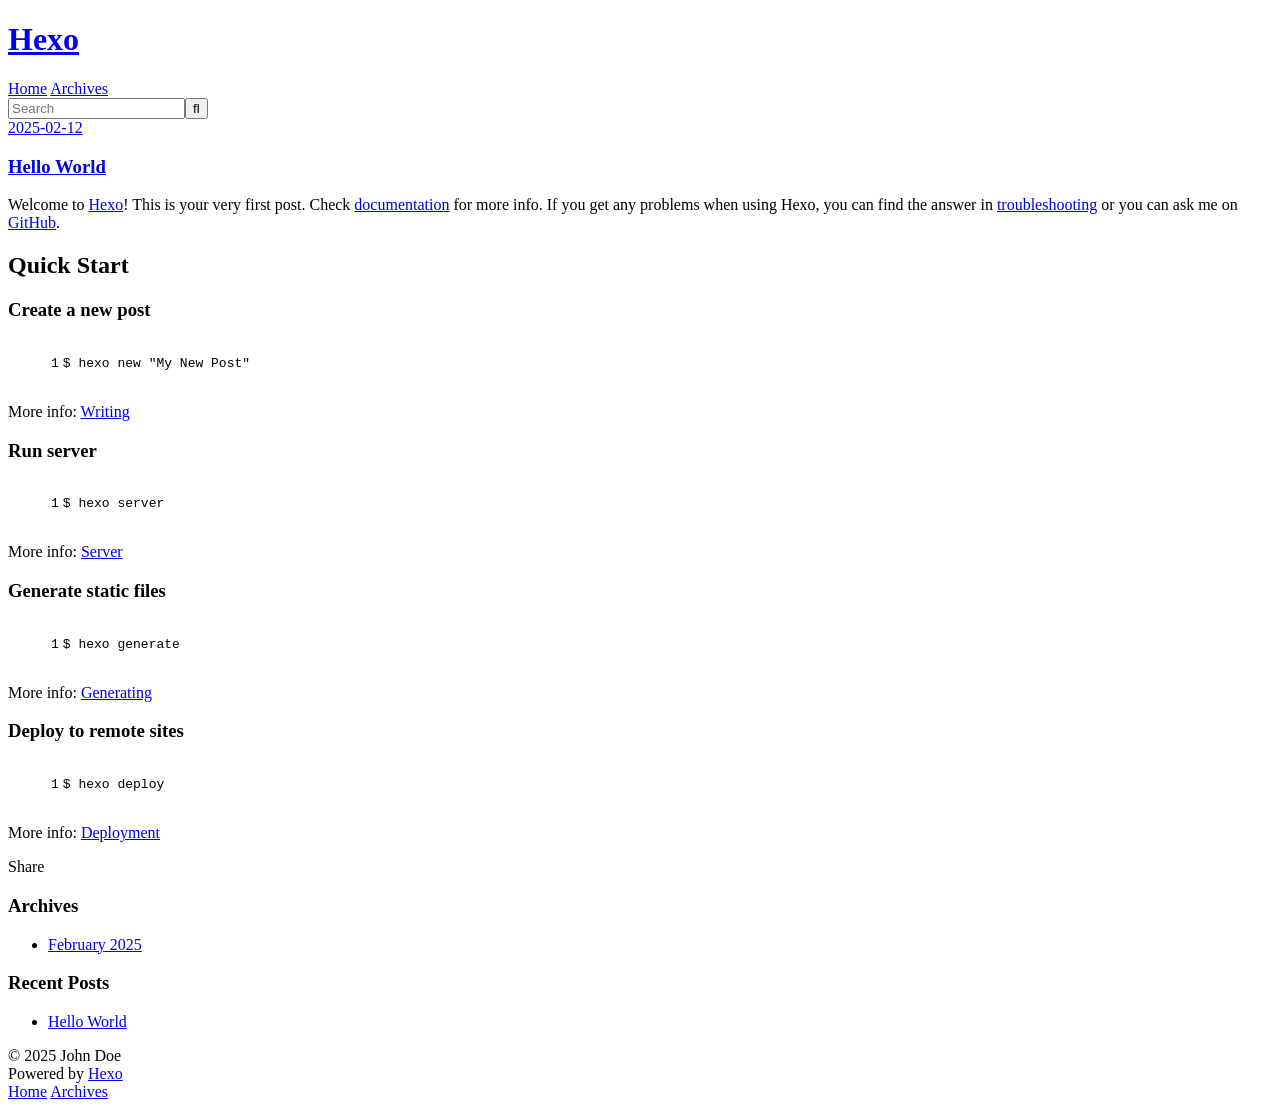
==== index.html @ d7a2fdfb "Site updated: 2025-02-12 14:58:01" ====
<!DOCTYPE html>
<html>
<head>
  <meta charset="utf-8">
  
  
  <title>Hexo</title>
  <meta name="viewport" content="width=device-width, initial-scale=1, shrink-to-fit=no">
  <meta property="og:type" content="website">
<meta property="og:title" content="Hexo">
<meta property="og:url" content="http://example.com/index.html">
<meta property="og:site_name" content="Hexo">
<meta property="og:locale" content="en_US">
<meta property="article:author" content="John Doe">
<meta name="twitter:card" content="summary">
  
    <link rel="alternate" href="/atom.xml" title="Hexo" type="application/atom+xml">
  
  
    <link rel="shortcut icon" href="/favicon.png">
  
  
  
<link rel="stylesheet" href="/css/style.css">

  
    
<link rel="stylesheet" href="/fancybox/jquery.fancybox.min.css">

  
  
<meta name="generator" content="Hexo 7.3.0"></head>

<body>
  <div id="container">
    <div id="wrap">
      <header id="header">
  <div id="banner"></div>
  <div id="header-outer" class="outer">
    <div id="header-title" class="inner">
      <h1 id="logo-wrap">
        <a href="/" id="logo">Hexo</a>
      </h1>
      
    </div>
    <div id="header-inner" class="inner">
      <nav id="main-nav">
        <a id="main-nav-toggle" class="nav-icon"><span class="fa fa-bars"></span></a>
        
          <a class="main-nav-link" href="/">Home</a>
        
          <a class="main-nav-link" href="/archives">Archives</a>
        
      </nav>
      <nav id="sub-nav">
        
        
          <a class="nav-icon" href="/atom.xml" title="RSS Feed"><span class="fa fa-rss"></span></a>
        
        <a class="nav-icon nav-search-btn" title="Search"><span class="fa fa-search"></span></a>
      </nav>
      <div id="search-form-wrap">
        <form action="//google.com/search" method="get" accept-charset="UTF-8" class="search-form"><input type="search" name="q" class="search-form-input" placeholder="Search"><button type="submit" class="search-form-submit">&#xF002;</button><input type="hidden" name="sitesearch" value="http://example.com"></form>
      </div>
    </div>
  </div>
</header>

      <div class="outer">
        <section id="main">
  
    <article id="post-hello-world" class="h-entry article article-type-post" itemprop="blogPost" itemscope itemtype="https://schema.org/BlogPosting">
  <div class="article-meta">
    <a href="/2025/02/12/hello-world/" class="article-date">
  <time class="dt-published" datetime="2025-02-12T06:40:37.254Z" itemprop="datePublished">2025-02-12</time>
</a>
    
  </div>
  <div class="article-inner">
    
    
      <header class="article-header">
        
  
    <h1 itemprop="name">
      <a class="p-name article-title" href="/2025/02/12/hello-world/">Hello World</a>
    </h1>
  

      </header>
    
    <div class="e-content article-entry" itemprop="articleBody">
      
        <p>Welcome to <a target="_blank" rel="noopener" href="https://hexo.io/">Hexo</a>! This is your very first post. Check <a target="_blank" rel="noopener" href="https://hexo.io/docs/">documentation</a> for more info. If you get any problems when using Hexo, you can find the answer in <a target="_blank" rel="noopener" href="https://hexo.io/docs/troubleshooting.html">troubleshooting</a> or you can ask me on <a target="_blank" rel="noopener" href="https://github.com/hexojs/hexo/issues">GitHub</a>.</p>
<h2 id="Quick-Start"><a href="#Quick-Start" class="headerlink" title="Quick Start"></a>Quick Start</h2><h3 id="Create-a-new-post"><a href="#Create-a-new-post" class="headerlink" title="Create a new post"></a>Create a new post</h3><figure class="highlight bash"><table><tr><td class="gutter"><pre><span class="line">1</span><br></pre></td><td class="code"><pre><span class="line">$ hexo new <span class="string">&quot;My New Post&quot;</span></span><br></pre></td></tr></table></figure>

<p>More info: <a target="_blank" rel="noopener" href="https://hexo.io/docs/writing.html">Writing</a></p>
<h3 id="Run-server"><a href="#Run-server" class="headerlink" title="Run server"></a>Run server</h3><figure class="highlight bash"><table><tr><td class="gutter"><pre><span class="line">1</span><br></pre></td><td class="code"><pre><span class="line">$ hexo server</span><br></pre></td></tr></table></figure>

<p>More info: <a target="_blank" rel="noopener" href="https://hexo.io/docs/server.html">Server</a></p>
<h3 id="Generate-static-files"><a href="#Generate-static-files" class="headerlink" title="Generate static files"></a>Generate static files</h3><figure class="highlight bash"><table><tr><td class="gutter"><pre><span class="line">1</span><br></pre></td><td class="code"><pre><span class="line">$ hexo generate</span><br></pre></td></tr></table></figure>

<p>More info: <a target="_blank" rel="noopener" href="https://hexo.io/docs/generating.html">Generating</a></p>
<h3 id="Deploy-to-remote-sites"><a href="#Deploy-to-remote-sites" class="headerlink" title="Deploy to remote sites"></a>Deploy to remote sites</h3><figure class="highlight bash"><table><tr><td class="gutter"><pre><span class="line">1</span><br></pre></td><td class="code"><pre><span class="line">$ hexo deploy</span><br></pre></td></tr></table></figure>

<p>More info: <a target="_blank" rel="noopener" href="https://hexo.io/docs/one-command-deployment.html">Deployment</a></p>

      
    </div>
    <footer class="article-footer">
      <a data-url="http://example.com/2025/02/12/hello-world/" data-id="cm71k71mt0000w0gy4vp98421" data-title="Hello World" class="article-share-link"><span class="fa fa-share">Share</span></a>
      
      
      
    </footer>
  </div>
  
</article>



  


</section>
        
          <aside id="sidebar">
  
    

  
    

  
    
  
    
  <div class="widget-wrap">
    <h3 class="widget-title">Archives</h3>
    <div class="widget">
      <ul class="archive-list"><li class="archive-list-item"><a class="archive-list-link" href="/archives/2025/02/">February 2025</a></li></ul>
    </div>
  </div>


  
    
  <div class="widget-wrap">
    <h3 class="widget-title">Recent Posts</h3>
    <div class="widget">
      <ul>
        
          <li>
            <a href="/2025/02/12/hello-world/">Hello World</a>
          </li>
        
      </ul>
    </div>
  </div>

  
</aside>
        
      </div>
      <footer id="footer">
  
  <div class="outer">
    <div id="footer-info" class="inner">
      
      &copy; 2025 John Doe<br>
      Powered by <a href="https://hexo.io/" target="_blank">Hexo</a>
    </div>
  </div>
</footer>

    </div>
    <nav id="mobile-nav">
  
    <a href="/" class="mobile-nav-link">Home</a>
  
    <a href="/archives" class="mobile-nav-link">Archives</a>
  
</nav>
    


<script src="/js/jquery-3.6.4.min.js"></script>



  
<script src="/fancybox/jquery.fancybox.min.js"></script>




<script src="/js/script.js"></script>





  </div>
</body>
</html>
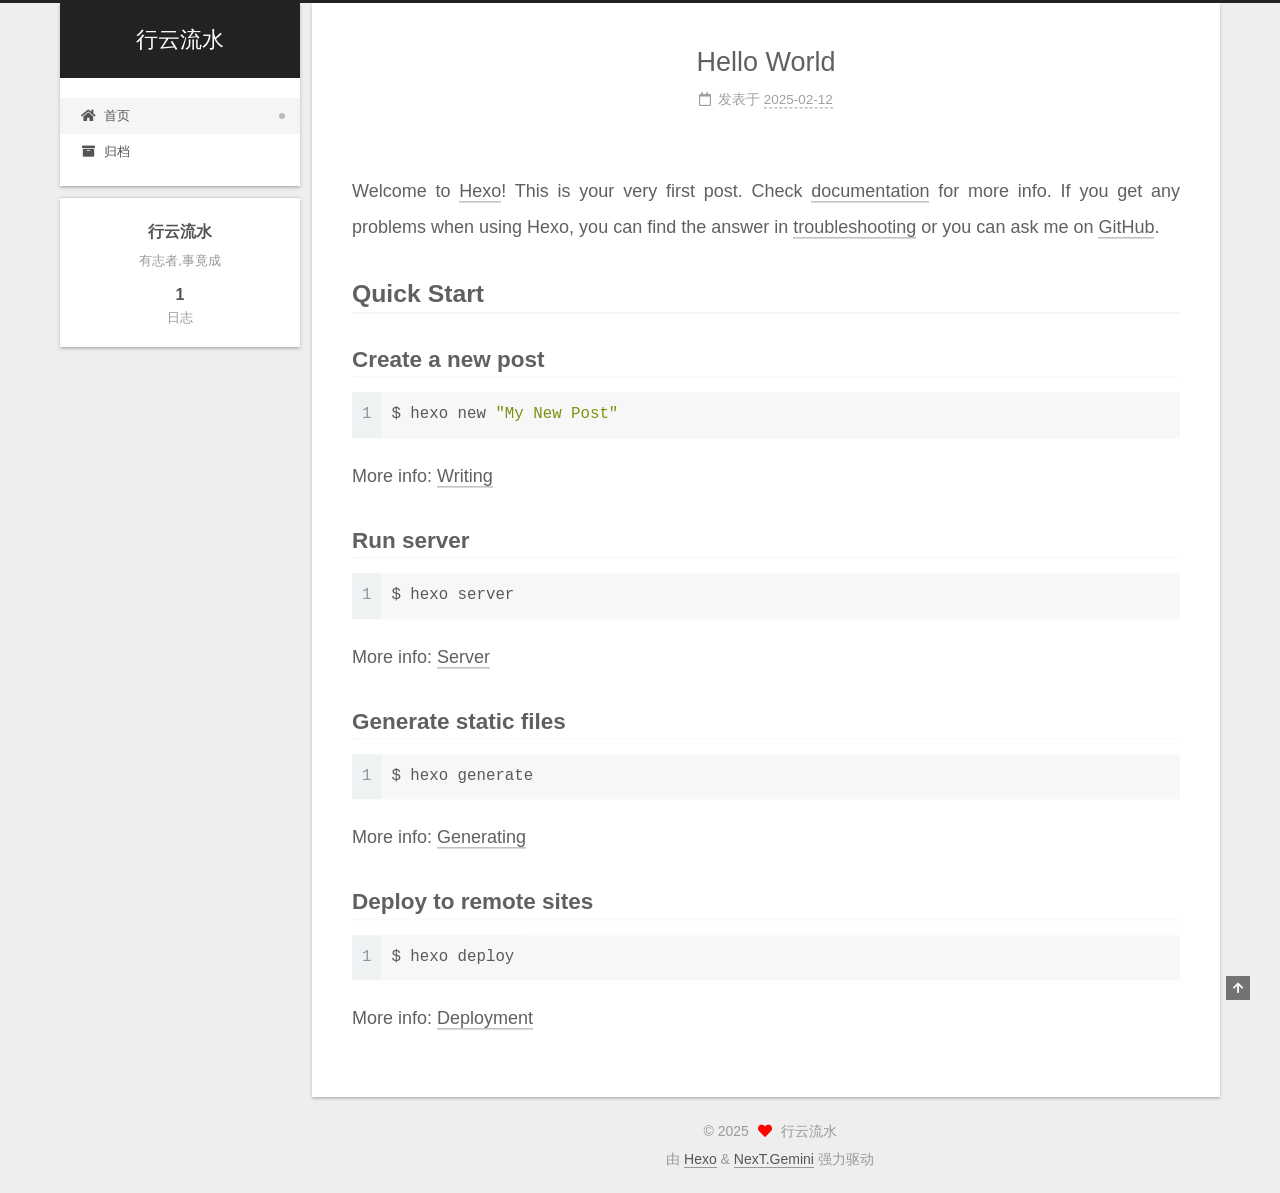
==== commit 1eb1b06b: "Site updated: 2025-02-12 15:31:03" ====
--- a/index.html
+++ b/index.html
@@ -1,205 +1,371 @@
 <!DOCTYPE html>
-<html>
+<html lang="zh-CN">
 <head>
-  <meta charset="utf-8">
-  
-  
-  <title>Hexo</title>
-  <meta name="viewport" content="width=device-width, initial-scale=1, shrink-to-fit=no">
-  <meta property="og:type" content="website">
-<meta property="og:title" content="Hexo">
+  <meta charset="UTF-8">
+<meta name="viewport" content="width=device-width, initial-scale=1, maximum-scale=2">
+<meta name="theme-color" content="#222">
+<meta name="generator" content="Hexo 7.3.0">
+  <link rel="apple-touch-icon" sizes="180x180" href="/images/apple-touch-icon-next.png">
+  <link rel="icon" type="image/png" sizes="32x32" href="/images/favicon-32x32-next.png">
+  <link rel="icon" type="image/png" sizes="16x16" href="/images/favicon-16x16-next.png">
+  <link rel="mask-icon" href="/images/logo.svg" color="#222">
+
+<link rel="stylesheet" href="/css/main.css">
+
+
+<link rel="stylesheet" href="/lib/font-awesome/css/all.min.css">
+
+<script id="hexo-configurations">
+    var NexT = window.NexT || {};
+    var CONFIG = {"hostname":"example.com","root":"/","scheme":"Gemini","version":"7.8.0","exturl":false,"sidebar":{"position":"left","display":"post","padding":18,"offset":12,"onmobile":false},"copycode":{"enable":false,"show_result":false,"style":null},"back2top":{"enable":true,"sidebar":false,"scrollpercent":false},"bookmark":{"enable":false,"color":"#222","save":"auto"},"fancybox":false,"mediumzoom":false,"lazyload":false,"pangu":false,"comments":{"style":"tabs","active":null,"storage":true,"lazyload":false,"nav":null},"algolia":{"hits":{"per_page":10},"labels":{"input_placeholder":"Search for Posts","hits_empty":"We didn't find any results for the search: ${query}","hits_stats":"${hits} results found in ${time} ms"}},"localsearch":{"enable":false,"trigger":"auto","top_n_per_article":1,"unescape":false,"preload":false},"motion":{"enable":true,"async":false,"transition":{"post_block":"fadeIn","post_header":"slideDownIn","post_body":"slideDownIn","coll_header":"slideLeftIn","sidebar":"slideUpIn"}}};
+  </script>
+
+  <meta name="description" content="有志者,事竟成">
+<meta property="og:type" content="website">
+<meta property="og:title" content="行云流水">
 <meta property="og:url" content="http://example.com/index.html">
-<meta property="og:site_name" content="Hexo">
-<meta property="og:locale" content="en_US">
-<meta property="article:author" content="John Doe">
+<meta property="og:site_name" content="行云流水">
+<meta property="og:description" content="有志者,事竟成">
+<meta property="og:locale" content="zh_CN">
+<meta property="article:author" content="行云流水">
 <meta name="twitter:card" content="summary">
-  
-    <link rel="alternate" href="/atom.xml" title="Hexo" type="application/atom+xml">
-  
-  
-    <link rel="shortcut icon" href="/favicon.png">
-  
-  
-  
-<link rel="stylesheet" href="/css/style.css">
-
-  
-    
-<link rel="stylesheet" href="/fancybox/jquery.fancybox.min.css">
-
-  
-  
-<meta name="generator" content="Hexo 7.3.0"></head>
-
-<body>
-  <div id="container">
-    <div id="wrap">
-      <header id="header">
-  <div id="banner"></div>
-  <div id="header-outer" class="outer">
-    <div id="header-title" class="inner">
-      <h1 id="logo-wrap">
-        <a href="/" id="logo">Hexo</a>
-      </h1>
+
+<link rel="canonical" href="http://example.com/">
+
+
+<script id="page-configurations">
+  // https://hexo.io/docs/variables.html
+  CONFIG.page = {
+    sidebar: "",
+    isHome : true,
+    isPost : false,
+    lang   : 'zh-CN'
+  };
+</script>
+
+  <title>行云流水</title>
+  
+
+
+
+
+
+
+  <noscript>
+  <style>
+  .use-motion .brand,
+  .use-motion .menu-item,
+  .sidebar-inner,
+  .use-motion .post-block,
+  .use-motion .pagination,
+  .use-motion .comments,
+  .use-motion .post-header,
+  .use-motion .post-body,
+  .use-motion .collection-header { opacity: initial; }
+
+  .use-motion .site-title,
+  .use-motion .site-subtitle {
+    opacity: initial;
+    top: initial;
+  }
+
+  .use-motion .logo-line-before i { left: initial; }
+  .use-motion .logo-line-after i { right: initial; }
+  </style>
+</noscript>
+
+</head>
+
+<body itemscope itemtype="http://schema.org/WebPage">
+  <div class="container use-motion">
+    <div class="headband"></div>
+
+    <header class="header" itemscope itemtype="http://schema.org/WPHeader">
+      <div class="header-inner"><div class="site-brand-container">
+  <div class="site-nav-toggle">
+    <div class="toggle" aria-label="切换导航栏">
+      <span class="toggle-line toggle-line-first"></span>
+      <span class="toggle-line toggle-line-middle"></span>
+      <span class="toggle-line toggle-line-last"></span>
+    </div>
+  </div>
+
+  <div class="site-meta">
+
+    <a href="/" class="brand" rel="start">
+      <span class="logo-line-before"><i></i></span>
+      <h1 class="site-title">行云流水</h1>
+      <span class="logo-line-after"><i></i></span>
+    </a>
+  </div>
+
+  <div class="site-nav-right">
+    <div class="toggle popup-trigger">
+    </div>
+  </div>
+</div>
+
+
+
+
+<nav class="site-nav">
+  <ul id="menu" class="main-menu menu">
+        <li class="menu-item menu-item-home">
+
+    <a href="/" rel="section"><i class="fa fa-home fa-fw"></i>首页</a>
+
+  </li>
+        <li class="menu-item menu-item-archives">
+
+    <a href="/archives/" rel="section"><i class="fa fa-archive fa-fw"></i>归档</a>
+
+  </li>
+  </ul>
+</nav>
+
+
+
+
+</div>
+    </header>
+
+    
+  <div class="back-to-top">
+    <i class="fa fa-arrow-up"></i>
+    <span>0%</span>
+  </div>
+
+
+    <main class="main">
+      <div class="main-inner">
+        <div class="content-wrap">
+          
+
+          <div class="content index posts-expand">
+            
+      
+  
+  
+  <article itemscope itemtype="http://schema.org/Article" class="post-block" lang="zh-CN">
+    <link itemprop="mainEntityOfPage" href="http://example.com/2025/02/12/hello-world/">
+
+    <span hidden itemprop="author" itemscope itemtype="http://schema.org/Person">
+      <meta itemprop="image" content="/images/avatar.gif">
+      <meta itemprop="name" content="行云流水">
+      <meta itemprop="description" content="有志者,事竟成">
+    </span>
+
+    <span hidden itemprop="publisher" itemscope itemtype="http://schema.org/Organization">
+      <meta itemprop="name" content="行云流水">
+    </span>
+      <header class="post-header">
+        <h2 class="post-title" itemprop="name headline">
+          
+            <a href="/2025/02/12/hello-world/" class="post-title-link" itemprop="url">Hello World</a>
+        </h2>
+
+        <div class="post-meta">
+            <span class="post-meta-item">
+              <span class="post-meta-item-icon">
+                <i class="far fa-calendar"></i>
+              </span>
+              <span class="post-meta-item-text">发表于</span>
+
+              <time title="创建时间：2025-02-12 14:40:37" itemprop="dateCreated datePublished" datetime="2025-02-12T14:40:37+08:00">2025-02-12</time>
+            </span>
+
+          
+
+        </div>
+      </header>
+
+    
+    
+    
+    <div class="post-body" itemprop="articleBody">
+
+      
+          <p>Welcome to <a target="_blank" rel="noopener" href="https://hexo.io/">Hexo</a>! This is your very first post. Check <a target="_blank" rel="noopener" href="https://hexo.io/docs/">documentation</a> for more info. If you get any problems when using Hexo, you can find the answer in <a target="_blank" rel="noopener" href="https://hexo.io/docs/troubleshooting.html">troubleshooting</a> or you can ask me on <a target="_blank" rel="noopener" href="https://github.com/hexojs/hexo/issues">GitHub</a>.</p>
+<h2 id="Quick-Start"><a href="#Quick-Start" class="headerlink" title="Quick Start"></a>Quick Start</h2><h3 id="Create-a-new-post"><a href="#Create-a-new-post" class="headerlink" title="Create a new post"></a>Create a new post</h3><figure class="highlight bash"><table><tr><td class="gutter"><pre><span class="line">1</span><br></pre></td><td class="code"><pre><span class="line">$ hexo new <span class="string">&quot;My New Post&quot;</span></span><br></pre></td></tr></table></figure>
+
+<p>More info: <a target="_blank" rel="noopener" href="https://hexo.io/docs/writing.html">Writing</a></p>
+<h3 id="Run-server"><a href="#Run-server" class="headerlink" title="Run server"></a>Run server</h3><figure class="highlight bash"><table><tr><td class="gutter"><pre><span class="line">1</span><br></pre></td><td class="code"><pre><span class="line">$ hexo server</span><br></pre></td></tr></table></figure>
+
+<p>More info: <a target="_blank" rel="noopener" href="https://hexo.io/docs/server.html">Server</a></p>
+<h3 id="Generate-static-files"><a href="#Generate-static-files" class="headerlink" title="Generate static files"></a>Generate static files</h3><figure class="highlight bash"><table><tr><td class="gutter"><pre><span class="line">1</span><br></pre></td><td class="code"><pre><span class="line">$ hexo generate</span><br></pre></td></tr></table></figure>
+
+<p>More info: <a target="_blank" rel="noopener" href="https://hexo.io/docs/generating.html">Generating</a></p>
+<h3 id="Deploy-to-remote-sites"><a href="#Deploy-to-remote-sites" class="headerlink" title="Deploy to remote sites"></a>Deploy to remote sites</h3><figure class="highlight bash"><table><tr><td class="gutter"><pre><span class="line">1</span><br></pre></td><td class="code"><pre><span class="line">$ hexo deploy</span><br></pre></td></tr></table></figure>
+
+<p>More info: <a target="_blank" rel="noopener" href="https://hexo.io/docs/one-command-deployment.html">Deployment</a></p>
+
       
     </div>
-    <div id="header-inner" class="inner">
-      <nav id="main-nav">
-        <a id="main-nav-toggle" class="nav-icon"><span class="fa fa-bars"></span></a>
+
+    
+    
+    
+      <footer class="post-footer">
+        <div class="post-eof"></div>
+      </footer>
+  </article>
+  
+  
+  
+
+
+  
+
+
+
+          </div>
+          
+
+<script>
+  window.addEventListener('tabs:register', () => {
+    let { activeClass } = CONFIG.comments;
+    if (CONFIG.comments.storage) {
+      activeClass = localStorage.getItem('comments_active') || activeClass;
+    }
+    if (activeClass) {
+      let activeTab = document.querySelector(`a[href="#comment-${activeClass}"]`);
+      if (activeTab) {
+        activeTab.click();
+      }
+    }
+  });
+  if (CONFIG.comments.storage) {
+    window.addEventListener('tabs:click', event => {
+      if (!event.target.matches('.tabs-comment .tab-content .tab-pane')) return;
+      let commentClass = event.target.classList[1];
+      localStorage.setItem('comments_active', commentClass);
+    });
+  }
+</script>
+
+        </div>
+          
+  
+  <div class="toggle sidebar-toggle">
+    <span class="toggle-line toggle-line-first"></span>
+    <span class="toggle-line toggle-line-middle"></span>
+    <span class="toggle-line toggle-line-last"></span>
+  </div>
+
+  <aside class="sidebar">
+    <div class="sidebar-inner">
+
+      <ul class="sidebar-nav motion-element">
+        <li class="sidebar-nav-toc">
+          文章目录
+        </li>
+        <li class="sidebar-nav-overview">
+          站点概览
+        </li>
+      </ul>
+
+      <!--noindex-->
+      <div class="post-toc-wrap sidebar-panel">
+      </div>
+      <!--/noindex-->
+
+      <div class="site-overview-wrap sidebar-panel">
+        <div class="site-author motion-element" itemprop="author" itemscope itemtype="http://schema.org/Person">
+  <p class="site-author-name" itemprop="name">行云流水</p>
+  <div class="site-description" itemprop="description">有志者,事竟成</div>
+</div>
+<div class="site-state-wrap motion-element">
+  <nav class="site-state">
+      <div class="site-state-item site-state-posts">
+          <a href="/archives/">
         
-          <a class="main-nav-link" href="/">Home</a>
+          <span class="site-state-item-count">1</span>
+          <span class="site-state-item-name">日志</span>
+        </a>
+      </div>
+  </nav>
+</div>
+
+
+
+      </div>
+
+    </div>
+  </aside>
+  <div id="sidebar-dimmer"></div>
+
+
+      </div>
+    </main>
+
+    <footer class="footer">
+      <div class="footer-inner">
         
-          <a class="main-nav-link" href="/archives">Archives</a>
+
         
-      </nav>
-      <nav id="sub-nav">
+
+<div class="copyright">
+  
+  &copy; 
+  <span itemprop="copyrightYear">2025</span>
+  <span class="with-love">
+    <i class="fa fa-heart"></i>
+  </span>
+  <span class="author" itemprop="copyrightHolder">行云流水</span>
+</div>
+  <div class="powered-by">由 <a href="https://hexo.io/" class="theme-link" rel="noopener" target="_blank">Hexo</a> & <a href="https://theme-next.org/" class="theme-link" rel="noopener" target="_blank">NexT.Gemini</a> 强力驱动
+  </div>
+
         
-        
-          <a class="nav-icon" href="/atom.xml" title="RSS Feed"><span class="fa fa-rss"></span></a>
-        
-        <a class="nav-icon nav-search-btn" title="Search"><span class="fa fa-search"></span></a>
-      </nav>
-      <div id="search-form-wrap">
-        <form action="//google.com/search" method="get" accept-charset="UTF-8" class="search-form"><input type="search" name="q" class="search-form-input" placeholder="Search"><button type="submit" class="search-form-submit">&#xF002;</button><input type="hidden" name="sitesearch" value="http://example.com"></form>
-      </div>
-    </div>
-  </div>
-</header>
-
-      <div class="outer">
-        <section id="main">
-  
-    <article id="post-hello-world" class="h-entry article article-type-post" itemprop="blogPost" itemscope itemtype="https://schema.org/BlogPosting">
-  <div class="article-meta">
-    <a href="/2025/02/12/hello-world/" class="article-date">
-  <time class="dt-published" datetime="2025-02-12T06:40:37.254Z" itemprop="datePublished">2025-02-12</time>
-</a>
-    
-  </div>
-  <div class="article-inner">
-    
-    
-      <header class="article-header">
-        
-  
-    <h1 itemprop="name">
-      <a class="p-name article-title" href="/2025/02/12/hello-world/">Hello World</a>
-    </h1>
-  
-
-      </header>
-    
-    <div class="e-content article-entry" itemprop="articleBody">
-      
-        <p>Welcome to <a target="_blank" rel="noopener" href="https://hexo.io/">Hexo</a>! This is your very first post. Check <a target="_blank" rel="noopener" href="https://hexo.io/docs/">documentation</a> for more info. If you get any problems when using Hexo, you can find the answer in <a target="_blank" rel="noopener" href="https://hexo.io/docs/troubleshooting.html">troubleshooting</a> or you can ask me on <a target="_blank" rel="noopener" href="https://github.com/hexojs/hexo/issues">GitHub</a>.</p>
-<h2 id="Quick-Start"><a href="#Quick-Start" class="headerlink" title="Quick Start"></a>Quick Start</h2><h3 id="Create-a-new-post"><a href="#Create-a-new-post" class="headerlink" title="Create a new post"></a>Create a new post</h3><figure class="highlight bash"><table><tr><td class="gutter"><pre><span class="line">1</span><br></pre></td><td class="code"><pre><span class="line">$ hexo new <span class="string">&quot;My New Post&quot;</span></span><br></pre></td></tr></table></figure>
-
-<p>More info: <a target="_blank" rel="noopener" href="https://hexo.io/docs/writing.html">Writing</a></p>
-<h3 id="Run-server"><a href="#Run-server" class="headerlink" title="Run server"></a>Run server</h3><figure class="highlight bash"><table><tr><td class="gutter"><pre><span class="line">1</span><br></pre></td><td class="code"><pre><span class="line">$ hexo server</span><br></pre></td></tr></table></figure>
-
-<p>More info: <a target="_blank" rel="noopener" href="https://hexo.io/docs/server.html">Server</a></p>
-<h3 id="Generate-static-files"><a href="#Generate-static-files" class="headerlink" title="Generate static files"></a>Generate static files</h3><figure class="highlight bash"><table><tr><td class="gutter"><pre><span class="line">1</span><br></pre></td><td class="code"><pre><span class="line">$ hexo generate</span><br></pre></td></tr></table></figure>
-
-<p>More info: <a target="_blank" rel="noopener" href="https://hexo.io/docs/generating.html">Generating</a></p>
-<h3 id="Deploy-to-remote-sites"><a href="#Deploy-to-remote-sites" class="headerlink" title="Deploy to remote sites"></a>Deploy to remote sites</h3><figure class="highlight bash"><table><tr><td class="gutter"><pre><span class="line">1</span><br></pre></td><td class="code"><pre><span class="line">$ hexo deploy</span><br></pre></td></tr></table></figure>
-
-<p>More info: <a target="_blank" rel="noopener" href="https://hexo.io/docs/one-command-deployment.html">Deployment</a></p>
-
-      
-    </div>
-    <footer class="article-footer">
-      <a data-url="http://example.com/2025/02/12/hello-world/" data-id="cm71k71mt0000w0gy4vp98421" data-title="Hello World" class="article-share-link"><span class="fa fa-share">Share</span></a>
-      
-      
-      
+
+
+
+
+
+
+
+
+      </div>
     </footer>
   </div>
-  
-</article>
-
-
-
-  
-
-
-</section>
-        
-          <aside id="sidebar">
-  
-    
-
-  
-    
-
-  
-    
-  
-    
-  <div class="widget-wrap">
-    <h3 class="widget-title">Archives</h3>
-    <div class="widget">
-      <ul class="archive-list"><li class="archive-list-item"><a class="archive-list-link" href="/archives/2025/02/">February 2025</a></li></ul>
-    </div>
-  </div>
-
-
-  
-    
-  <div class="widget-wrap">
-    <h3 class="widget-title">Recent Posts</h3>
-    <div class="widget">
-      <ul>
-        
-          <li>
-            <a href="/2025/02/12/hello-world/">Hello World</a>
-          </li>
-        
-      </ul>
-    </div>
-  </div>
-
-  
-</aside>
-        
-      </div>
-      <footer id="footer">
-  
-  <div class="outer">
-    <div id="footer-info" class="inner">
-      
-      &copy; 2025 John Doe<br>
-      Powered by <a href="https://hexo.io/" target="_blank">Hexo</a>
-    </div>
-  </div>
-</footer>
-
-    </div>
-    <nav id="mobile-nav">
-  
-    <a href="/" class="mobile-nav-link">Home</a>
-  
-    <a href="/archives" class="mobile-nav-link">Archives</a>
-  
-</nav>
-    
-
-
-<script src="/js/jquery-3.6.4.min.js"></script>
-
-
-
-  
-<script src="/fancybox/jquery.fancybox.min.js"></script>
-
-
-
-
-<script src="/js/script.js"></script>
-
-
-
-
-
-  </div>
+
+  
+  <script src="/lib/anime.min.js"></script>
+  <script src="/lib/velocity/velocity.min.js"></script>
+  <script src="/lib/velocity/velocity.ui.min.js"></script>
+
+<script src="/js/utils.js"></script>
+
+<script src="/js/motion.js"></script>
+
+
+<script src="/js/schemes/pisces.js"></script>
+
+
+<script src="/js/next-boot.js"></script>
+
+
+
+
+  
+
+
+
+
+
+
+
+
+
+
+
+
+
+
+
+  
+
+  
+
 </body>
-</html>+</html>
--- a/css/main.css
+++ b/css/main.css
@@ -0,0 +1,2565 @@
+:root {
+  --body-bg-color: #eee;
+  --content-bg-color: #fff;
+  --card-bg-color: #f5f5f5;
+  --text-color: #555;
+  --blockquote-color: #666;
+  --link-color: #555;
+  --link-hover-color: #222;
+  --brand-color: #fff;
+  --brand-hover-color: #fff;
+  --table-row-odd-bg-color: #f9f9f9;
+  --table-row-hover-bg-color: #f5f5f5;
+  --menu-item-bg-color: #f5f5f5;
+  --btn-default-bg: #fff;
+  --btn-default-color: #555;
+  --btn-default-border-color: #555;
+  --btn-default-hover-bg: #222;
+  --btn-default-hover-color: #fff;
+  --btn-default-hover-border-color: #222;
+}
+html {
+  line-height: 1.15; /* 1 */
+  -webkit-text-size-adjust: 100%; /* 2 */
+}
+body {
+  margin: 0;
+}
+main {
+  display: block;
+}
+h1 {
+  font-size: 2em;
+  margin: 0.67em 0;
+}
+hr {
+  box-sizing: content-box; /* 1 */
+  height: 0; /* 1 */
+  overflow: visible; /* 2 */
+}
+pre {
+  font-family: monospace, monospace; /* 1 */
+  font-size: 1em; /* 2 */
+}
+a {
+  background: transparent;
+}
+abbr[title] {
+  border-bottom: none; /* 1 */
+  text-decoration: underline; /* 2 */
+  text-decoration: underline dotted; /* 2 */
+}
+b,
+strong {
+  font-weight: bolder;
+}
+code,
+kbd,
+samp {
+  font-family: monospace, monospace; /* 1 */
+  font-size: 1em; /* 2 */
+}
+small {
+  font-size: 80%;
+}
+sub,
+sup {
+  font-size: 75%;
+  line-height: 0;
+  position: relative;
+  vertical-align: baseline;
+}
+sub {
+  bottom: -0.25em;
+}
+sup {
+  top: -0.5em;
+}
+img {
+  border-style: none;
+}
+button,
+input,
+optgroup,
+select,
+textarea {
+  font-family: inherit; /* 1 */
+  font-size: 100%; /* 1 */
+  line-height: 1.15; /* 1 */
+  margin: 0; /* 2 */
+}
+button,
+input {
+/* 1 */
+  overflow: visible;
+}
+button,
+select {
+/* 1 */
+  text-transform: none;
+}
+button,
+[type='button'],
+[type='reset'],
+[type='submit'] {
+  -webkit-appearance: button;
+}
+button::-moz-focus-inner,
+[type='button']::-moz-focus-inner,
+[type='reset']::-moz-focus-inner,
+[type='submit']::-moz-focus-inner {
+  border-style: none;
+  padding: 0;
+}
+button:-moz-focusring,
+[type='button']:-moz-focusring,
+[type='reset']:-moz-focusring,
+[type='submit']:-moz-focusring {
+  outline: 1px dotted ButtonText;
+}
+fieldset {
+  padding: 0.35em 0.75em 0.625em;
+}
+legend {
+  box-sizing: border-box; /* 1 */
+  color: inherit; /* 2 */
+  display: table; /* 1 */
+  max-width: 100%; /* 1 */
+  padding: 0; /* 3 */
+  white-space: normal; /* 1 */
+}
+progress {
+  vertical-align: baseline;
+}
+textarea {
+  overflow: auto;
+}
+[type='checkbox'],
+[type='radio'] {
+  box-sizing: border-box; /* 1 */
+  padding: 0; /* 2 */
+}
+[type='number']::-webkit-inner-spin-button,
+[type='number']::-webkit-outer-spin-button {
+  height: auto;
+}
+[type='search'] {
+  outline-offset: -2px; /* 2 */
+  -webkit-appearance: textfield; /* 1 */
+}
+[type='search']::-webkit-search-decoration {
+  -webkit-appearance: none;
+}
+::-webkit-file-upload-button {
+  font: inherit; /* 2 */
+  -webkit-appearance: button; /* 1 */
+}
+details {
+  display: block;
+}
+summary {
+  display: list-item;
+}
+template {
+  display: none;
+}
+[hidden] {
+  display: none;
+}
+::selection {
+  background: #262a30;
+  color: #eee;
+}
+html,
+body {
+  height: 100%;
+}
+body {
+  background: var(--body-bg-color);
+  color: var(--text-color);
+  font-family: 'Lato', "PingFang SC", "Microsoft YaHei", sans-serif;
+  font-size: 1em;
+  line-height: 2;
+}
+@media (max-width: 991px) {
+  body {
+    padding-left: 0 !important;
+    padding-right: 0 !important;
+  }
+}
+h1,
+h2,
+h3,
+h4,
+h5,
+h6 {
+  font-family: 'Lato', "PingFang SC", "Microsoft YaHei", sans-serif;
+  font-weight: bold;
+  line-height: 1.5;
+  margin: 20px 0 15px;
+}
+h1 {
+  font-size: 1.5em;
+}
+h2 {
+  font-size: 1.375em;
+}
+h3 {
+  font-size: 1.25em;
+}
+h4 {
+  font-size: 1.125em;
+}
+h5 {
+  font-size: 1em;
+}
+h6 {
+  font-size: 0.875em;
+}
+p {
+  margin: 0 0 20px 0;
+}
+a,
+span.exturl {
+  border-bottom: 1px solid #999;
+  color: var(--link-color);
+  outline: 0;
+  text-decoration: none;
+  overflow-wrap: break-word;
+  word-wrap: break-word;
+  cursor: pointer;
+}
+a:hover,
+span.exturl:hover {
+  border-bottom-color: var(--link-hover-color);
+  color: var(--link-hover-color);
+}
+iframe,
+img,
+video {
+  display: block;
+  margin-left: auto;
+  margin-right: auto;
+  max-width: 100%;
+}
+hr {
+  background-image: repeating-linear-gradient(-45deg, #ddd, #ddd 4px, transparent 4px, transparent 8px);
+  border: 0;
+  height: 3px;
+  margin: 40px 0;
+}
+blockquote {
+  border-left: 4px solid #ddd;
+  color: var(--blockquote-color);
+  margin: 0;
+  padding: 0 15px;
+}
+blockquote cite::before {
+  content: '-';
+  padding: 0 5px;
+}
+dt {
+  font-weight: bold;
+}
+dd {
+  margin: 0;
+  padding: 0;
+}
+kbd {
+  background-color: #f5f5f5;
+  background-image: linear-gradient(#eee, #fff, #eee);
+  border: 1px solid #ccc;
+  border-radius: 0.2em;
+  box-shadow: 0.1em 0.1em 0.2em rgba(0,0,0,0.1);
+  color: #555;
+  font-family: inherit;
+  padding: 0.1em 0.3em;
+  white-space: nowrap;
+}
+.table-container {
+  overflow: auto;
+}
+table {
+  border-collapse: collapse;
+  border-spacing: 0;
+  font-size: 0.875em;
+  margin: 0 0 20px 0;
+  width: 100%;
+}
+tbody tr:nth-of-type(odd) {
+  background: var(--table-row-odd-bg-color);
+}
+tbody tr:hover {
+  background: var(--table-row-hover-bg-color);
+}
+caption,
+th,
+td {
+  font-weight: normal;
+  padding: 8px;
+  vertical-align: middle;
+}
+th,
+td {
+  border: 1px solid #ddd;
+  border-bottom: 3px solid #ddd;
+}
+th {
+  font-weight: 700;
+  padding-bottom: 10px;
+}
+td {
+  border-bottom-width: 1px;
+}
+.btn {
+  background: var(--btn-default-bg);
+  border: 2px solid var(--btn-default-border-color);
+  border-radius: 2px;
+  color: var(--btn-default-color);
+  display: inline-block;
+  font-size: 0.875em;
+  line-height: 2;
+  padding: 0 20px;
+  text-decoration: none;
+  transition-property: background-color;
+  transition-delay: 0s;
+  transition-duration: 0.2s;
+  transition-timing-function: ease-in-out;
+}
+.btn:hover {
+  background: var(--btn-default-hover-bg);
+  border-color: var(--btn-default-hover-border-color);
+  color: var(--btn-default-hover-color);
+}
+.btn + .btn {
+  margin: 0 0 8px 8px;
+}
+.btn .fa-fw {
+  text-align: left;
+  width: 1.285714285714286em;
+}
+.toggle {
+  line-height: 0;
+}
+.toggle .toggle-line {
+  background: #fff;
+  display: inline-block;
+  height: 2px;
+  left: 0;
+  position: relative;
+  top: 0;
+  transition: all 0.4s;
+  vertical-align: top;
+  width: 100%;
+}
+.toggle .toggle-line:not(:first-child) {
+  margin-top: 3px;
+}
+.toggle.toggle-arrow .toggle-line-first {
+  left: 50%;
+  top: 2px;
+  transform: rotate(45deg);
+  width: 50%;
+}
+.toggle.toggle-arrow .toggle-line-middle {
+  left: 2px;
+  width: 90%;
+}
+.toggle.toggle-arrow .toggle-line-last {
+  left: 50%;
+  top: -2px;
+  transform: rotate(-45deg);
+  width: 50%;
+}
+.toggle.toggle-close .toggle-line-first {
+  transform: rotate(-45deg);
+  top: 5px;
+}
+.toggle.toggle-close .toggle-line-middle {
+  opacity: 0;
+}
+.toggle.toggle-close .toggle-line-last {
+  transform: rotate(45deg);
+  top: -5px;
+}
+.highlight,
+pre {
+  background: #f7f7f7;
+  color: #4d4d4c;
+  line-height: 1.6;
+  margin: 0 auto 20px;
+}
+pre,
+code {
+  font-family: consolas, Menlo, monospace, "PingFang SC", "Microsoft YaHei";
+}
+code {
+  background: #eee;
+  border-radius: 3px;
+  color: #555;
+  padding: 2px 4px;
+  overflow-wrap: break-word;
+  word-wrap: break-word;
+}
+.highlight *::selection {
+  background: #d6d6d6;
+}
+.highlight pre {
+  border: 0;
+  margin: 0;
+  padding: 10px 0;
+}
+.highlight table {
+  border: 0;
+  margin: 0;
+  width: auto;
+}
+.highlight td {
+  border: 0;
+  padding: 0;
+}
+.highlight figcaption {
+  background: #eff2f3;
+  color: #4d4d4c;
+  display: flex;
+  font-size: 0.875em;
+  justify-content: space-between;
+  line-height: 1.2;
+  padding: 0.5em;
+}
+.highlight figcaption a {
+  color: #4d4d4c;
+}
+.highlight figcaption a:hover {
+  border-bottom-color: #4d4d4c;
+}
+.highlight .gutter {
+  -moz-user-select: none;
+  -ms-user-select: none;
+  -webkit-user-select: none;
+  user-select: none;
+}
+.highlight .gutter pre {
+  background: #eff2f3;
+  color: #869194;
+  padding-left: 10px;
+  padding-right: 10px;
+  text-align: right;
+}
+.highlight .code pre {
+  background: #f7f7f7;
+  padding-left: 10px;
+  width: 100%;
+}
+.gist table {
+  width: auto;
+}
+.gist table td {
+  border: 0;
+}
+pre {
+  overflow: auto;
+  padding: 10px;
+}
+pre code {
+  background: none;
+  color: #4d4d4c;
+  font-size: 0.875em;
+  padding: 0;
+  text-shadow: none;
+}
+pre .deletion {
+  background: #fdd;
+}
+pre .addition {
+  background: #dfd;
+}
+pre .meta {
+  color: #eab700;
+  -moz-user-select: none;
+  -ms-user-select: none;
+  -webkit-user-select: none;
+  user-select: none;
+}
+pre .comment {
+  color: #8e908c;
+}
+pre .variable,
+pre .attribute,
+pre .tag,
+pre .name,
+pre .regexp,
+pre .ruby .constant,
+pre .xml .tag .title,
+pre .xml .pi,
+pre .xml .doctype,
+pre .html .doctype,
+pre .css .id,
+pre .css .class,
+pre .css .pseudo {
+  color: #c82829;
+}
+pre .number,
+pre .preprocessor,
+pre .built_in,
+pre .builtin-name,
+pre .literal,
+pre .params,
+pre .constant,
+pre .command {
+  color: #f5871f;
+}
+pre .ruby .class .title,
+pre .css .rules .attribute,
+pre .string,
+pre .symbol,
+pre .value,
+pre .inheritance,
+pre .header,
+pre .ruby .symbol,
+pre .xml .cdata,
+pre .special,
+pre .formula {
+  color: #718c00;
+}
+pre .title,
+pre .css .hexcolor {
+  color: #3e999f;
+}
+pre .function,
+pre .python .decorator,
+pre .python .title,
+pre .ruby .function .title,
+pre .ruby .title .keyword,
+pre .perl .sub,
+pre .javascript .title,
+pre .coffeescript .title {
+  color: #4271ae;
+}
+pre .keyword,
+pre .javascript .function {
+  color: #8959a8;
+}
+.blockquote-center {
+  border-left: none;
+  margin: 40px 0;
+  padding: 0;
+  position: relative;
+  text-align: center;
+}
+.blockquote-center .fa {
+  display: block;
+  opacity: 0.6;
+  position: absolute;
+  width: 100%;
+}
+.blockquote-center .fa-quote-left {
+  border-top: 1px solid #ccc;
+  text-align: left;
+  top: -20px;
+}
+.blockquote-center .fa-quote-right {
+  border-bottom: 1px solid #ccc;
+  text-align: right;
+  bottom: -20px;
+}
+.blockquote-center p,
+.blockquote-center div {
+  text-align: center;
+}
+.post-body .group-picture img {
+  margin: 0 auto;
+  padding: 0 3px;
+}
+.group-picture-row {
+  margin-bottom: 6px;
+  overflow: hidden;
+}
+.group-picture-column {
+  float: left;
+  margin-bottom: 10px;
+}
+.post-body .label {
+  color: #555;
+  display: inline;
+  padding: 0 2px;
+}
+.post-body .label.default {
+  background: #f0f0f0;
+}
+.post-body .label.primary {
+  background: #efe6f7;
+}
+.post-body .label.info {
+  background: #e5f2f8;
+}
+.post-body .label.success {
+  background: #e7f4e9;
+}
+.post-body .label.warning {
+  background: #fcf6e1;
+}
+.post-body .label.danger {
+  background: #fae8eb;
+}
+.post-body .tabs {
+  margin-bottom: 20px;
+}
+.post-body .tabs,
+.tabs-comment {
+  display: block;
+  padding-top: 10px;
+  position: relative;
+}
+.post-body .tabs ul.nav-tabs,
+.tabs-comment ul.nav-tabs {
+  display: flex;
+  flex-wrap: wrap;
+  margin: 0;
+  margin-bottom: -1px;
+  padding: 0;
+}
+@media (max-width: 413px) {
+  .post-body .tabs ul.nav-tabs,
+  .tabs-comment ul.nav-tabs {
+    display: block;
+    margin-bottom: 5px;
+  }
+}
+.post-body .tabs ul.nav-tabs li.tab,
+.tabs-comment ul.nav-tabs li.tab {
+  border-bottom: 1px solid #ddd;
+  border-left: 1px solid transparent;
+  border-right: 1px solid transparent;
+  border-top: 3px solid transparent;
+  flex-grow: 1;
+  list-style-type: none;
+  border-radius: 0 0 0 0;
+}
+@media (max-width: 413px) {
+  .post-body .tabs ul.nav-tabs li.tab,
+  .tabs-comment ul.nav-tabs li.tab {
+    border-bottom: 1px solid transparent;
+    border-left: 3px solid transparent;
+    border-right: 1px solid transparent;
+    border-top: 1px solid transparent;
+  }
+}
+@media (max-width: 413px) {
+  .post-body .tabs ul.nav-tabs li.tab,
+  .tabs-comment ul.nav-tabs li.tab {
+    border-radius: 0;
+  }
+}
+.post-body .tabs ul.nav-tabs li.tab a,
+.tabs-comment ul.nav-tabs li.tab a {
+  border-bottom: initial;
+  display: block;
+  line-height: 1.8;
+  outline: 0;
+  padding: 0.25em 0.75em;
+  text-align: center;
+  transition-delay: 0s;
+  transition-duration: 0.2s;
+  transition-timing-function: ease-out;
+}
+.post-body .tabs ul.nav-tabs li.tab a i,
+.tabs-comment ul.nav-tabs li.tab a i {
+  width: 1.285714285714286em;
+}
+.post-body .tabs ul.nav-tabs li.tab.active,
+.tabs-comment ul.nav-tabs li.tab.active {
+  border-bottom: 1px solid transparent;
+  border-left: 1px solid #ddd;
+  border-right: 1px solid #ddd;
+  border-top: 3px solid #fc6423;
+}
+@media (max-width: 413px) {
+  .post-body .tabs ul.nav-tabs li.tab.active,
+  .tabs-comment ul.nav-tabs li.tab.active {
+    border-bottom: 1px solid #ddd;
+    border-left: 3px solid #fc6423;
+    border-right: 1px solid #ddd;
+    border-top: 1px solid #ddd;
+  }
+}
+.post-body .tabs ul.nav-tabs li.tab.active a,
+.tabs-comment ul.nav-tabs li.tab.active a {
+  color: var(--link-color);
+  cursor: default;
+}
+.post-body .tabs .tab-content .tab-pane,
+.tabs-comment .tab-content .tab-pane {
+  border: 1px solid #ddd;
+  border-top: 0;
+  padding: 20px 20px 0 20px;
+  border-radius: 0;
+}
+.post-body .tabs .tab-content .tab-pane:not(.active),
+.tabs-comment .tab-content .tab-pane:not(.active) {
+  display: none;
+}
+.post-body .tabs .tab-content .tab-pane.active,
+.tabs-comment .tab-content .tab-pane.active {
+  display: block;
+}
+.post-body .tabs .tab-content .tab-pane.active:nth-of-type(1),
+.tabs-comment .tab-content .tab-pane.active:nth-of-type(1) {
+  border-radius: 0 0 0 0;
+}
+@media (max-width: 413px) {
+  .post-body .tabs .tab-content .tab-pane.active:nth-of-type(1),
+  .tabs-comment .tab-content .tab-pane.active:nth-of-type(1) {
+    border-radius: 0;
+  }
+}
+.post-body .note {
+  border-radius: 3px;
+  margin-bottom: 20px;
+  padding: 1em;
+  position: relative;
+  border: 1px solid #eee;
+  border-left-width: 5px;
+}
+.post-body .note h2,
+.post-body .note h3,
+.post-body .note h4,
+.post-body .note h5,
+.post-body .note h6 {
+  margin-top: 0;
+  border-bottom: initial;
+  margin-bottom: 0;
+  padding-top: 0;
+}
+.post-body .note p:first-child,
+.post-body .note ul:first-child,
+.post-body .note ol:first-child,
+.post-body .note table:first-child,
+.post-body .note pre:first-child,
+.post-body .note blockquote:first-child,
+.post-body .note img:first-child {
+  margin-top: 0;
+}
+.post-body .note p:last-child,
+.post-body .note ul:last-child,
+.post-body .note ol:last-child,
+.post-body .note table:last-child,
+.post-body .note pre:last-child,
+.post-body .note blockquote:last-child,
+.post-body .note img:last-child {
+  margin-bottom: 0;
+}
+.post-body .note.default {
+  border-left-color: #777;
+}
+.post-body .note.default h2,
+.post-body .note.default h3,
+.post-body .note.default h4,
+.post-body .note.default h5,
+.post-body .note.default h6 {
+  color: #777;
+}
+.post-body .note.primary {
+  border-left-color: #6f42c1;
+}
+.post-body .note.primary h2,
+.post-body .note.primary h3,
+.post-body .note.primary h4,
+.post-body .note.primary h5,
+.post-body .note.primary h6 {
+  color: #6f42c1;
+}
+.post-body .note.info {
+  border-left-color: #428bca;
+}
+.post-body .note.info h2,
+.post-body .note.info h3,
+.post-body .note.info h4,
+.post-body .note.info h5,
+.post-body .note.info h6 {
+  color: #428bca;
+}
+.post-body .note.success {
+  border-left-color: #5cb85c;
+}
+.post-body .note.success h2,
+.post-body .note.success h3,
+.post-body .note.success h4,
+.post-body .note.success h5,
+.post-body .note.success h6 {
+  color: #5cb85c;
+}
+.post-body .note.warning {
+  border-left-color: #f0ad4e;
+}
+.post-body .note.warning h2,
+.post-body .note.warning h3,
+.post-body .note.warning h4,
+.post-body .note.warning h5,
+.post-body .note.warning h6 {
+  color: #f0ad4e;
+}
+.post-body .note.danger {
+  border-left-color: #d9534f;
+}
+.post-body .note.danger h2,
+.post-body .note.danger h3,
+.post-body .note.danger h4,
+.post-body .note.danger h5,
+.post-body .note.danger h6 {
+  color: #d9534f;
+}
+.pagination .prev,
+.pagination .next,
+.pagination .page-number,
+.pagination .space {
+  display: inline-block;
+  margin: 0 10px;
+  padding: 0 11px;
+  position: relative;
+  top: -1px;
+}
+@media (max-width: 767px) {
+  .pagination .prev,
+  .pagination .next,
+  .pagination .page-number,
+  .pagination .space {
+    margin: 0 5px;
+  }
+}
+.pagination {
+  border-top: 1px solid #eee;
+  margin: 120px 0 0;
+  text-align: center;
+}
+.pagination .prev,
+.pagination .next,
+.pagination .page-number {
+  border-bottom: 0;
+  border-top: 1px solid #eee;
+  transition-property: border-color;
+  transition-delay: 0s;
+  transition-duration: 0.2s;
+  transition-timing-function: ease-in-out;
+}
+.pagination .prev:hover,
+.pagination .next:hover,
+.pagination .page-number:hover {
+  border-top-color: #222;
+}
+.pagination .space {
+  margin: 0;
+  padding: 0;
+}
+.pagination .prev {
+  margin-left: 0;
+}
+.pagination .next {
+  margin-right: 0;
+}
+.pagination .page-number.current {
+  background: #ccc;
+  border-top-color: #ccc;
+  color: #fff;
+}
+@media (max-width: 767px) {
+  .pagination {
+    border-top: none;
+  }
+  .pagination .prev,
+  .pagination .next,
+  .pagination .page-number {
+    border-bottom: 1px solid #eee;
+    border-top: 0;
+    margin-bottom: 10px;
+    padding: 0 10px;
+  }
+  .pagination .prev:hover,
+  .pagination .next:hover,
+  .pagination .page-number:hover {
+    border-bottom-color: #222;
+  }
+}
+.comments {
+  margin-top: 60px;
+  overflow: hidden;
+}
+.comment-button-group {
+  display: flex;
+  flex-wrap: wrap-reverse;
+  justify-content: center;
+  margin: 1em 0;
+}
+.comment-button-group .comment-button {
+  margin: 0.1em 0.2em;
+}
+.comment-button-group .comment-button.active {
+  background: var(--btn-default-hover-bg);
+  border-color: var(--btn-default-hover-border-color);
+  color: var(--btn-default-hover-color);
+}
+.comment-position {
+  display: none;
+}
+.comment-position.active {
+  display: block;
+}
+.tabs-comment {
+  background: var(--content-bg-color);
+  margin-top: 4em;
+  padding-top: 0;
+}
+.tabs-comment .comments {
+  border: 0;
+  box-shadow: none;
+  margin-top: 0;
+  padding-top: 0;
+}
+.container {
+  min-height: 100%;
+  position: relative;
+}
+.main-inner {
+  margin: 0 auto;
+  width: calc(100% - 20px);
+}
+@media (min-width: 1200px) {
+  .main-inner {
+    width: 1160px;
+  }
+}
+@media (min-width: 1600px) {
+  .main-inner {
+    width: 73%;
+  }
+}
+@media (max-width: 767px) {
+  .content-wrap {
+    padding: 0 20px;
+  }
+}
+.header {
+  background: transparent;
+}
+.header-inner {
+  margin: 0 auto;
+  width: calc(100% - 20px);
+}
+@media (min-width: 1200px) {
+  .header-inner {
+    width: 1160px;
+  }
+}
+@media (min-width: 1600px) {
+  .header-inner {
+    width: 73%;
+  }
+}
+.site-brand-container {
+  display: flex;
+  flex-shrink: 0;
+  padding: 0 10px;
+}
+.headband {
+  background: #222;
+  height: 3px;
+}
+.site-meta {
+  flex-grow: 1;
+  text-align: center;
+}
+@media (max-width: 767px) {
+  .site-meta {
+    text-align: center;
+  }
+}
+.brand {
+  border-bottom: none;
+  color: var(--brand-color);
+  display: inline-block;
+  line-height: 1.375em;
+  padding: 0 40px;
+  position: relative;
+}
+.brand:hover {
+  color: var(--brand-hover-color);
+}
+.site-title {
+  font-family: 'Lato', "PingFang SC", "Microsoft YaHei", sans-serif;
+  font-size: 1.375em;
+  font-weight: normal;
+  margin: 0;
+}
+.site-subtitle {
+  color: #ddd;
+  font-size: 0.8125em;
+  margin: 10px 0;
+}
+.use-motion .brand {
+  opacity: 0;
+}
+.use-motion .site-title,
+.use-motion .site-subtitle,
+.use-motion .custom-logo-image {
+  opacity: 0;
+  position: relative;
+  top: -10px;
+}
+.site-nav-toggle,
+.site-nav-right {
+  display: none;
+}
+@media (max-width: 767px) {
+  .site-nav-toggle,
+  .site-nav-right {
+    display: flex;
+    flex-direction: column;
+    justify-content: center;
+  }
+}
+.site-nav-toggle .toggle,
+.site-nav-right .toggle {
+  color: var(--text-color);
+  padding: 10px;
+  width: 22px;
+}
+.site-nav-toggle .toggle .toggle-line,
+.site-nav-right .toggle .toggle-line {
+  background: var(--text-color);
+  border-radius: 1px;
+}
+.site-nav {
+  display: block;
+}
+@media (max-width: 767px) {
+  .site-nav {
+    clear: both;
+    display: none;
+  }
+}
+.site-nav.site-nav-on {
+  display: block;
+}
+.menu {
+  margin-top: 20px;
+  padding-left: 0;
+  text-align: center;
+}
+.menu-item {
+  display: inline-block;
+  list-style: none;
+  margin: 0 10px;
+}
+@media (max-width: 767px) {
+  .menu-item {
+    display: block;
+    margin-top: 10px;
+  }
+  .menu-item.menu-item-search {
+    display: none;
+  }
+}
+.menu-item a,
+.menu-item span.exturl {
+  border-bottom: 0;
+  display: block;
+  font-size: 0.8125em;
+  transition-property: border-color;
+  transition-delay: 0s;
+  transition-duration: 0.2s;
+  transition-timing-function: ease-in-out;
+}
+@media (hover: none) {
+  .menu-item a:hover,
+  .menu-item span.exturl:hover {
+    border-bottom-color: transparent !important;
+  }
+}
+.menu-item .fa,
+.menu-item .fab,
+.menu-item .far,
+.menu-item .fas {
+  margin-right: 8px;
+}
+.menu-item .badge {
+  display: inline-block;
+  font-weight: bold;
+  line-height: 1;
+  margin-left: 0.35em;
+  margin-top: 0.35em;
+  text-align: center;
+  white-space: nowrap;
+}
+@media (max-width: 767px) {
+  .menu-item .badge {
+    float: right;
+    margin-left: 0;
+  }
+}
+.menu-item-active a,
+.menu .menu-item a:hover,
+.menu .menu-item span.exturl:hover {
+  background: var(--menu-item-bg-color);
+}
+.use-motion .menu-item {
+  opacity: 0;
+}
+.sidebar {
+  background: #222;
+  bottom: 0;
+  box-shadow: inset 0 2px 6px #000;
+  position: fixed;
+  top: 0;
+}
+@media (max-width: 991px) {
+  .sidebar {
+    display: none;
+  }
+}
+.sidebar-inner {
+  color: #999;
+  padding: 18px 10px;
+  text-align: center;
+}
+.cc-license {
+  margin-top: 10px;
+  text-align: center;
+}
+.cc-license .cc-opacity {
+  border-bottom: none;
+  opacity: 0.7;
+}
+.cc-license .cc-opacity:hover {
+  opacity: 0.9;
+}
+.cc-license img {
+  display: inline-block;
+}
+.site-author-image {
+  border: 1px solid #eee;
+  display: block;
+  margin: 0 auto;
+  max-width: 120px;
+  padding: 2px;
+}
+.site-author-name {
+  color: var(--text-color);
+  font-weight: 600;
+  margin: 0;
+  text-align: center;
+}
+.site-description {
+  color: #999;
+  font-size: 0.8125em;
+  margin-top: 0;
+  text-align: center;
+}
+.links-of-author {
+  margin-top: 15px;
+}
+.links-of-author a,
+.links-of-author span.exturl {
+  border-bottom-color: #555;
+  display: inline-block;
+  font-size: 0.8125em;
+  margin-bottom: 10px;
+  margin-right: 10px;
+  vertical-align: middle;
+}
+.links-of-author a::before,
+.links-of-author span.exturl::before {
+  background: #f67459;
+  border-radius: 50%;
+  content: ' ';
+  display: inline-block;
+  height: 4px;
+  margin-right: 3px;
+  vertical-align: middle;
+  width: 4px;
+}
+.sidebar-button {
+  margin-top: 15px;
+}
+.sidebar-button a {
+  border: 1px solid #fc6423;
+  border-radius: 4px;
+  color: #fc6423;
+  display: inline-block;
+  padding: 0 15px;
+}
+.sidebar-button a .fa,
+.sidebar-button a .fab,
+.sidebar-button a .far,
+.sidebar-button a .fas {
+  margin-right: 5px;
+}
+.sidebar-button a:hover {
+  background: #fc6423;
+  border: 1px solid #fc6423;
+  color: #fff;
+}
+.sidebar-button a:hover .fa,
+.sidebar-button a:hover .fab,
+.sidebar-button a:hover .far,
+.sidebar-button a:hover .fas {
+  color: #fff;
+}
+.links-of-blogroll {
+  font-size: 0.8125em;
+  margin-top: 10px;
+}
+.links-of-blogroll-title {
+  font-size: 0.875em;
+  font-weight: 600;
+  margin-top: 0;
+}
+.links-of-blogroll-list {
+  list-style: none;
+  margin: 0;
+  padding: 0;
+}
+#sidebar-dimmer {
+  display: none;
+}
+@media (max-width: 767px) {
+  #sidebar-dimmer {
+    background: #000;
+    display: block;
+    height: 100%;
+    left: 100%;
+    opacity: 0;
+    position: fixed;
+    top: 0;
+    width: 100%;
+    z-index: 1100;
+  }
+  .sidebar-active + #sidebar-dimmer {
+    opacity: 0.7;
+    transform: translateX(-100%);
+    transition: opacity 0.5s;
+  }
+}
+.sidebar-nav {
+  margin: 0;
+  padding-bottom: 20px;
+  padding-left: 0;
+}
+.sidebar-nav li {
+  border-bottom: 1px solid transparent;
+  color: var(--text-color);
+  cursor: pointer;
+  display: inline-block;
+  font-size: 0.875em;
+}
+.sidebar-nav li.sidebar-nav-overview {
+  margin-left: 10px;
+}
+.sidebar-nav li:hover {
+  color: #fc6423;
+}
+.sidebar-nav .sidebar-nav-active {
+  border-bottom-color: #fc6423;
+  color: #fc6423;
+}
+.sidebar-nav .sidebar-nav-active:hover {
+  color: #fc6423;
+}
+.sidebar-panel {
+  display: none;
+  overflow-x: hidden;
+  overflow-y: auto;
+}
+.sidebar-panel-active {
+  display: block;
+}
+.sidebar-toggle {
+  background: #222;
+  bottom: 45px;
+  cursor: pointer;
+  height: 14px;
+  left: 30px;
+  padding: 5px;
+  position: fixed;
+  width: 14px;
+  z-index: 1300;
+}
+@media (max-width: 991px) {
+  .sidebar-toggle {
+    left: 20px;
+    opacity: 0.8;
+    display: none;
+  }
+}
+.sidebar-toggle:hover .toggle-line {
+  background: #fc6423;
+}
+.post-toc {
+  font-size: 0.875em;
+}
+.post-toc ol {
+  list-style: none;
+  margin: 0;
+  padding: 0 2px 5px 10px;
+  text-align: left;
+}
+.post-toc ol > ol {
+  padding-left: 0;
+}
+.post-toc ol a {
+  transition-property: all;
+  transition-delay: 0s;
+  transition-duration: 0.2s;
+  transition-timing-function: ease-in-out;
+}
+.post-toc .nav-item {
+  line-height: 1.8;
+  overflow: hidden;
+  text-overflow: ellipsis;
+  white-space: nowrap;
+}
+.post-toc .nav .nav-child {
+  display: none;
+}
+.post-toc .nav .active > .nav-child {
+  display: block;
+}
+.post-toc .nav .active-current > .nav-child {
+  display: block;
+}
+.post-toc .nav .active-current > .nav-child > .nav-item {
+  display: block;
+}
+.post-toc .nav .active > a {
+  border-bottom-color: #fc6423;
+  color: #fc6423;
+}
+.post-toc .nav .active-current > a {
+  color: #fc6423;
+}
+.post-toc .nav .active-current > a:hover {
+  color: #fc6423;
+}
+.site-state {
+  display: flex;
+  justify-content: center;
+  line-height: 1.4;
+  margin-top: 10px;
+  overflow: hidden;
+  text-align: center;
+  white-space: nowrap;
+}
+.site-state-item {
+  padding: 0 15px;
+}
+.site-state-item:not(:first-child) {
+  border-left: 1px solid #eee;
+}
+.site-state-item a {
+  border-bottom: none;
+}
+.site-state-item-count {
+  display: block;
+  font-size: 1em;
+  font-weight: 600;
+  text-align: center;
+}
+.site-state-item-name {
+  color: #999;
+  font-size: 0.8125em;
+}
+.footer {
+  color: #999;
+  font-size: 0.875em;
+  padding: 20px 0;
+}
+.footer.footer-fixed {
+  bottom: 0;
+  left: 0;
+  position: absolute;
+  right: 0;
+}
+.footer-inner {
+  box-sizing: border-box;
+  margin: 0 auto;
+  text-align: center;
+  width: calc(100% - 20px);
+}
+@media (min-width: 1200px) {
+  .footer-inner {
+    width: 1160px;
+  }
+}
+@media (min-width: 1600px) {
+  .footer-inner {
+    width: 73%;
+  }
+}
+.languages {
+  display: inline-block;
+  font-size: 1.125em;
+  position: relative;
+}
+.languages .lang-select-label span {
+  margin: 0 0.5em;
+}
+.languages .lang-select {
+  height: 100%;
+  left: 0;
+  opacity: 0;
+  position: absolute;
+  top: 0;
+  width: 100%;
+}
+.with-love {
+  color: #ff0000;
+  display: inline-block;
+  margin: 0 5px;
+}
+.powered-by,
+.theme-info {
+  display: inline-block;
+}
+@-moz-keyframes iconAnimate {
+  0%, 100% {
+    transform: scale(1);
+  }
+  10%, 30% {
+    transform: scale(0.9);
+  }
+  20%, 40%, 60%, 80% {
+    transform: scale(1.1);
+  }
+  50%, 70% {
+    transform: scale(1.1);
+  }
+}
+@-webkit-keyframes iconAnimate {
+  0%, 100% {
+    transform: scale(1);
+  }
+  10%, 30% {
+    transform: scale(0.9);
+  }
+  20%, 40%, 60%, 80% {
+    transform: scale(1.1);
+  }
+  50%, 70% {
+    transform: scale(1.1);
+  }
+}
+@-o-keyframes iconAnimate {
+  0%, 100% {
+    transform: scale(1);
+  }
+  10%, 30% {
+    transform: scale(0.9);
+  }
+  20%, 40%, 60%, 80% {
+    transform: scale(1.1);
+  }
+  50%, 70% {
+    transform: scale(1.1);
+  }
+}
+@keyframes iconAnimate {
+  0%, 100% {
+    transform: scale(1);
+  }
+  10%, 30% {
+    transform: scale(0.9);
+  }
+  20%, 40%, 60%, 80% {
+    transform: scale(1.1);
+  }
+  50%, 70% {
+    transform: scale(1.1);
+  }
+}
+.back-to-top {
+  font-size: 12px;
+  text-align: center;
+  transition-delay: 0s;
+  transition-duration: 0.2s;
+  transition-timing-function: ease-in-out;
+}
+.back-to-top {
+  background: #222;
+  bottom: -100px;
+  box-sizing: border-box;
+  color: #fff;
+  cursor: pointer;
+  left: 30px;
+  opacity: 0.6;
+  padding: 0 6px;
+  position: fixed;
+  transition-property: bottom;
+  z-index: 1300;
+  width: 24px;
+}
+.back-to-top span {
+  display: none;
+}
+.back-to-top:hover {
+  color: #fc6423;
+}
+.back-to-top.back-to-top-on {
+  bottom: 30px;
+}
+@media (max-width: 991px) {
+  .back-to-top {
+    left: 20px;
+    opacity: 0.8;
+  }
+}
+.post-body {
+  font-family: 'Lato', "PingFang SC", "Microsoft YaHei", sans-serif;
+  overflow-wrap: break-word;
+  word-wrap: break-word;
+}
+@media (min-width: 1200px) {
+  .post-body {
+    font-size: 1.125em;
+  }
+}
+.post-body .exturl .fa {
+  font-size: 0.875em;
+  margin-left: 4px;
+}
+.post-body .image-caption,
+.post-body .figure .caption {
+  color: #999;
+  font-size: 0.875em;
+  font-weight: bold;
+  line-height: 1;
+  margin: -20px auto 15px;
+  text-align: center;
+}
+.post-sticky-flag {
+  display: inline-block;
+  transform: rotate(30deg);
+}
+.post-button {
+  margin-top: 40px;
+  text-align: center;
+}
+.use-motion .post-block,
+.use-motion .pagination,
+.use-motion .comments {
+  opacity: 0;
+}
+.use-motion .post-header {
+  opacity: 0;
+}
+.use-motion .post-body {
+  opacity: 0;
+}
+.use-motion .collection-header {
+  opacity: 0;
+}
+.posts-collapse {
+  margin-left: 35px;
+  position: relative;
+}
+@media (max-width: 767px) {
+  .posts-collapse {
+    margin-left: 0px;
+    margin-right: 0px;
+  }
+}
+.posts-collapse .collection-title {
+  font-size: 1.125em;
+  position: relative;
+}
+.posts-collapse .collection-title::before {
+  background: #999;
+  border: 1px solid #fff;
+  border-radius: 50%;
+  content: ' ';
+  height: 10px;
+  left: 0;
+  margin-left: -6px;
+  margin-top: -4px;
+  position: absolute;
+  top: 50%;
+  width: 10px;
+}
+.posts-collapse .collection-year {
+  font-size: 1.5em;
+  font-weight: bold;
+  margin: 60px 0;
+  position: relative;
+}
+.posts-collapse .collection-year::before {
+  background: #bbb;
+  border-radius: 50%;
+  content: ' ';
+  height: 8px;
+  left: 0;
+  margin-left: -4px;
+  margin-top: -4px;
+  position: absolute;
+  top: 50%;
+  width: 8px;
+}
+.posts-collapse .collection-header {
+  display: block;
+  margin: 0 0 0 20px;
+}
+.posts-collapse .collection-header small {
+  color: #bbb;
+  margin-left: 5px;
+}
+.posts-collapse .post-header {
+  border-bottom: 1px dashed #ccc;
+  margin: 30px 0;
+  padding-left: 15px;
+  position: relative;
+  transition-property: border;
+  transition-delay: 0s;
+  transition-duration: 0.2s;
+  transition-timing-function: ease-in-out;
+}
+.posts-collapse .post-header::before {
+  background: #bbb;
+  border: 1px solid #fff;
+  border-radius: 50%;
+  content: ' ';
+  height: 6px;
+  left: 0;
+  margin-left: -4px;
+  position: absolute;
+  top: 0.75em;
+  transition-property: background;
+  width: 6px;
+  transition-delay: 0s;
+  transition-duration: 0.2s;
+  transition-timing-function: ease-in-out;
+}
+.posts-collapse .post-header:hover {
+  border-bottom-color: #666;
+}
+.posts-collapse .post-header:hover::before {
+  background: #222;
+}
+.posts-collapse .post-meta {
+  display: inline;
+  font-size: 0.75em;
+  margin-right: 10px;
+}
+.posts-collapse .post-title {
+  display: inline;
+}
+.posts-collapse .post-title a,
+.posts-collapse .post-title span.exturl {
+  border-bottom: none;
+  color: var(--link-color);
+}
+.posts-collapse .post-title .fa-external-link-alt {
+  font-size: 0.875em;
+  margin-left: 5px;
+}
+.posts-collapse::before {
+  background: #f5f5f5;
+  content: ' ';
+  height: 100%;
+  left: 0;
+  margin-left: -2px;
+  position: absolute;
+  top: 1.25em;
+  width: 4px;
+}
+.post-eof {
+  background: #ccc;
+  height: 1px;
+  margin: 80px auto 60px;
+  text-align: center;
+  width: 8%;
+}
+.post-block:last-of-type .post-eof {
+  display: none;
+}
+.content {
+  padding-top: 40px;
+}
+@media (min-width: 992px) {
+  .post-body {
+    text-align: justify;
+  }
+}
+@media (max-width: 991px) {
+  .post-body {
+    text-align: justify;
+  }
+}
+.post-body h1,
+.post-body h2,
+.post-body h3,
+.post-body h4,
+.post-body h5,
+.post-body h6 {
+  padding-top: 10px;
+}
+.post-body h1 .header-anchor,
+.post-body h2 .header-anchor,
+.post-body h3 .header-anchor,
+.post-body h4 .header-anchor,
+.post-body h5 .header-anchor,
+.post-body h6 .header-anchor {
+  border-bottom-style: none;
+  color: #ccc;
+  float: right;
+  margin-left: 10px;
+  visibility: hidden;
+}
+.post-body h1 .header-anchor:hover,
+.post-body h2 .header-anchor:hover,
+.post-body h3 .header-anchor:hover,
+.post-body h4 .header-anchor:hover,
+.post-body h5 .header-anchor:hover,
+.post-body h6 .header-anchor:hover {
+  color: inherit;
+}
+.post-body h1:hover .header-anchor,
+.post-body h2:hover .header-anchor,
+.post-body h3:hover .header-anchor,
+.post-body h4:hover .header-anchor,
+.post-body h5:hover .header-anchor,
+.post-body h6:hover .header-anchor {
+  visibility: visible;
+}
+.post-body iframe,
+.post-body img,
+.post-body video {
+  margin-bottom: 20px;
+}
+.post-body .video-container {
+  height: 0;
+  margin-bottom: 20px;
+  overflow: hidden;
+  padding-top: 75%;
+  position: relative;
+  width: 100%;
+}
+.post-body .video-container iframe,
+.post-body .video-container object,
+.post-body .video-container embed {
+  height: 100%;
+  left: 0;
+  margin: 0;
+  position: absolute;
+  top: 0;
+  width: 100%;
+}
+.post-gallery {
+  align-items: center;
+  display: grid;
+  grid-gap: 10px;
+  grid-template-columns: 1fr 1fr 1fr;
+  margin-bottom: 20px;
+}
+@media (max-width: 767px) {
+  .post-gallery {
+    grid-template-columns: 1fr 1fr;
+  }
+}
+.post-gallery a {
+  border: 0;
+}
+.post-gallery img {
+  margin: 0;
+}
+.posts-expand .post-header {
+  font-size: 1.125em;
+}
+.posts-expand .post-title {
+  font-size: 1.5em;
+  font-weight: normal;
+  margin: initial;
+  text-align: center;
+  overflow-wrap: break-word;
+  word-wrap: break-word;
+}
+.posts-expand .post-title-link {
+  border-bottom: none;
+  color: var(--link-color);
+  display: inline-block;
+  position: relative;
+  vertical-align: top;
+}
+.posts-expand .post-title-link::before {
+  background: var(--link-color);
+  bottom: 0;
+  content: '';
+  height: 2px;
+  left: 0;
+  position: absolute;
+  transform: scaleX(0);
+  visibility: hidden;
+  width: 100%;
+  transition-delay: 0s;
+  transition-duration: 0.2s;
+  transition-timing-function: ease-in-out;
+}
+.posts-expand .post-title-link:hover::before {
+  transform: scaleX(1);
+  visibility: visible;
+}
+.posts-expand .post-title-link .fa-external-link-alt {
+  font-size: 0.875em;
+  margin-left: 5px;
+}
+.posts-expand .post-meta {
+  color: #999;
+  font-family: 'Lato', "PingFang SC", "Microsoft YaHei", sans-serif;
+  font-size: 0.75em;
+  margin: 3px 0 60px 0;
+  text-align: center;
+}
+.posts-expand .post-meta .post-description {
+  font-size: 0.875em;
+  margin-top: 2px;
+}
+.posts-expand .post-meta time {
+  border-bottom: 1px dashed #999;
+  cursor: pointer;
+}
+.post-meta .post-meta-item + .post-meta-item::before {
+  content: '|';
+  margin: 0 0.5em;
+}
+.post-meta-divider {
+  margin: 0 0.5em;
+}
+.post-meta-item-icon {
+  margin-right: 3px;
+}
+@media (max-width: 991px) {
+  .post-meta-item-icon {
+    display: inline-block;
+  }
+}
+@media (max-width: 991px) {
+  .post-meta-item-text {
+    display: none;
+  }
+}
+.post-nav {
+  border-top: 1px solid #eee;
+  display: flex;
+  justify-content: space-between;
+  margin-top: 15px;
+  padding: 10px 5px 0;
+}
+.post-nav-item {
+  flex: 1;
+}
+.post-nav-item a {
+  border-bottom: none;
+  display: block;
+  font-size: 0.875em;
+  line-height: 1.6;
+  position: relative;
+}
+.post-nav-item a:active {
+  top: 2px;
+}
+.post-nav-item .fa {
+  font-size: 0.75em;
+}
+.post-nav-item:first-child {
+  margin-right: 15px;
+}
+.post-nav-item:first-child .fa {
+  margin-right: 5px;
+}
+.post-nav-item:last-child {
+  margin-left: 15px;
+  text-align: right;
+}
+.post-nav-item:last-child .fa {
+  margin-left: 5px;
+}
+.rtl.post-body p,
+.rtl.post-body a,
+.rtl.post-body h1,
+.rtl.post-body h2,
+.rtl.post-body h3,
+.rtl.post-body h4,
+.rtl.post-body h5,
+.rtl.post-body h6,
+.rtl.post-body li,
+.rtl.post-body ul,
+.rtl.post-body ol {
+  direction: rtl;
+  font-family: UKIJ Ekran;
+}
+.rtl.post-title {
+  font-family: UKIJ Ekran;
+}
+.post-tags {
+  margin-top: 40px;
+  text-align: center;
+}
+.post-tags a {
+  display: inline-block;
+  font-size: 0.8125em;
+}
+.post-tags a:not(:last-child) {
+  margin-right: 10px;
+}
+.post-widgets {
+  border-top: 1px solid #eee;
+  margin-top: 15px;
+  text-align: center;
+}
+.wp_rating {
+  height: 20px;
+  line-height: 20px;
+  margin-top: 10px;
+  padding-top: 6px;
+  text-align: center;
+}
+.social-like {
+  display: flex;
+  font-size: 0.875em;
+  justify-content: center;
+  text-align: center;
+}
+.reward-container {
+  margin: 20px auto;
+  padding: 10px 0;
+  text-align: center;
+  width: 90%;
+}
+.reward-container button {
+  background: transparent;
+  border: 1px solid #fc6423;
+  border-radius: 0;
+  color: #fc6423;
+  cursor: pointer;
+  line-height: 2;
+  outline: 0;
+  padding: 0 15px;
+  vertical-align: text-top;
+}
+.reward-container button:hover {
+  background: #fc6423;
+  border: 1px solid transparent;
+  color: #fa9366;
+}
+#qr {
+  padding-top: 20px;
+}
+#qr a {
+  border: 0;
+}
+#qr img {
+  display: inline-block;
+  margin: 0.8em 2em 0 2em;
+  max-width: 100%;
+  width: 180px;
+}
+#qr p {
+  text-align: center;
+}
+.category-all-page .category-all-title {
+  text-align: center;
+}
+.category-all-page .category-all {
+  margin-top: 20px;
+}
+.category-all-page .category-list {
+  list-style: none;
+  margin: 0;
+  padding: 0;
+}
+.category-all-page .category-list-item {
+  margin: 5px 10px;
+}
+.category-all-page .category-list-count {
+  color: #bbb;
+}
+.category-all-page .category-list-count::before {
+  content: ' (';
+  display: inline;
+}
+.category-all-page .category-list-count::after {
+  content: ') ';
+  display: inline;
+}
+.category-all-page .category-list-child {
+  padding-left: 10px;
+}
+.event-list {
+  padding: 0;
+}
+.event-list hr {
+  background: #222;
+  margin: 20px 0 45px 0;
+}
+.event-list hr::after {
+  background: #222;
+  color: #fff;
+  content: 'NOW';
+  display: inline-block;
+  font-weight: bold;
+  padding: 0 5px;
+  text-align: right;
+}
+.event-list .event {
+  background: #222;
+  margin: 20px 0;
+  min-height: 40px;
+  padding: 15px 0 15px 10px;
+}
+.event-list .event .event-summary {
+  color: #fff;
+  margin: 0;
+  padding-bottom: 3px;
+}
+.event-list .event .event-summary::before {
+  animation: dot-flash 1s alternate infinite ease-in-out;
+  color: #fff;
+  content: '\f111';
+  display: inline-block;
+  font-size: 10px;
+  margin-right: 25px;
+  vertical-align: middle;
+  font-family: 'Font Awesome 5 Free';
+  font-weight: 900;
+}
+.event-list .event .event-relative-time {
+  color: #bbb;
+  display: inline-block;
+  font-size: 12px;
+  font-weight: normal;
+  padding-left: 12px;
+}
+.event-list .event .event-details {
+  color: #fff;
+  display: block;
+  line-height: 18px;
+  margin-left: 56px;
+  padding-bottom: 6px;
+  padding-top: 3px;
+  text-indent: -24px;
+}
+.event-list .event .event-details::before {
+  color: #fff;
+  display: inline-block;
+  margin-right: 9px;
+  text-align: center;
+  text-indent: 0;
+  width: 14px;
+  font-family: 'Font Awesome 5 Free';
+  font-weight: 900;
+}
+.event-list .event .event-details.event-location::before {
+  content: '\f041';
+}
+.event-list .event .event-details.event-duration::before {
+  content: '\f017';
+}
+.event-list .event-past {
+  background: #f5f5f5;
+}
+.event-list .event-past .event-summary,
+.event-list .event-past .event-details {
+  color: #bbb;
+  opacity: 0.9;
+}
+.event-list .event-past .event-summary::before,
+.event-list .event-past .event-details::before {
+  animation: none;
+  color: #bbb;
+}
+@-moz-keyframes dot-flash {
+  from {
+    opacity: 1;
+    transform: scale(1);
+  }
+  to {
+    opacity: 0;
+    transform: scale(0.8);
+  }
+}
+@-webkit-keyframes dot-flash {
+  from {
+    opacity: 1;
+    transform: scale(1);
+  }
+  to {
+    opacity: 0;
+    transform: scale(0.8);
+  }
+}
+@-o-keyframes dot-flash {
+  from {
+    opacity: 1;
+    transform: scale(1);
+  }
+  to {
+    opacity: 0;
+    transform: scale(0.8);
+  }
+}
+@keyframes dot-flash {
+  from {
+    opacity: 1;
+    transform: scale(1);
+  }
+  to {
+    opacity: 0;
+    transform: scale(0.8);
+  }
+}
+ul.breadcrumb {
+  font-size: 0.75em;
+  list-style: none;
+  margin: 1em 0;
+  padding: 0 2em;
+  text-align: center;
+}
+ul.breadcrumb li {
+  display: inline;
+}
+ul.breadcrumb li + li::before {
+  content: '/\00a0';
+  font-weight: normal;
+  padding: 0.5em;
+}
+ul.breadcrumb li + li:last-child {
+  font-weight: bold;
+}
+.tag-cloud {
+  text-align: center;
+}
+.tag-cloud a {
+  display: inline-block;
+  margin: 10px;
+}
+.tag-cloud a:hover {
+  color: var(--link-hover-color) !important;
+}
+.header {
+  margin: 0 auto;
+  position: relative;
+  width: calc(100% - 20px);
+}
+@media (min-width: 1200px) {
+  .header {
+    width: 1160px;
+  }
+}
+@media (min-width: 1600px) {
+  .header {
+    width: 73%;
+  }
+}
+@media (max-width: 991px) {
+  .header {
+    width: auto;
+  }
+}
+.header-inner {
+  background: var(--content-bg-color);
+  border-radius: initial;
+  box-shadow: 0 2px 2px 0 rgba(0,0,0,0.12), 0 3px 1px -2px rgba(0,0,0,0.06), 0 1px 5px 0 rgba(0,0,0,0.12);
+  overflow: hidden;
+  padding: 0;
+  position: absolute;
+  top: 0;
+  width: 240px;
+}
+@media (min-width: 1200px) {
+  .header-inner {
+    width: 240px;
+  }
+}
+@media (max-width: 991px) {
+  .header-inner {
+    border-radius: initial;
+    position: relative;
+    width: auto;
+  }
+}
+.main-inner {
+  align-items: flex-start;
+  display: flex;
+  justify-content: space-between;
+  flex-direction: row-reverse;
+}
+@media (max-width: 991px) {
+  .main-inner {
+    width: auto;
+  }
+}
+.content-wrap {
+  background: var(--content-bg-color);
+  border-radius: initial;
+  box-shadow: 0 2px 2px 0 rgba(0,0,0,0.12), 0 3px 1px -2px rgba(0,0,0,0.06), 0 1px 5px 0 rgba(0,0,0,0.12);
+  box-sizing: border-box;
+  padding: 40px;
+  width: calc(100% - 252px);
+}
+@media (max-width: 991px) {
+  .content-wrap {
+    border-radius: initial;
+    padding: 20px;
+    width: 100%;
+  }
+}
+.footer-inner {
+  padding-left: 260px;
+}
+.back-to-top {
+  left: auto;
+  right: 30px;
+}
+@media (max-width: 991px) {
+  .back-to-top {
+    right: 20px;
+  }
+}
+@media (max-width: 991px) {
+  .footer-inner {
+    padding-left: 0;
+    padding-right: 0;
+    width: auto;
+  }
+}
+.site-brand-container {
+  background: #222;
+}
+@media (max-width: 991px) {
+  .site-brand-container {
+    box-shadow: 0 0 16px rgba(0,0,0,0.5);
+  }
+}
+.site-meta {
+  padding: 20px 0;
+}
+.brand {
+  padding: 0;
+}
+.site-subtitle {
+  margin: 10px 10px 0;
+}
+.custom-logo-image {
+  margin-top: 20px;
+}
+@media (max-width: 991px) {
+  .custom-logo-image {
+    display: none;
+  }
+}
+@media (min-width: 768px) and (max-width: 991px) {
+  .site-nav-toggle,
+  .site-nav-right {
+    display: flex;
+    flex-direction: column;
+    justify-content: center;
+  }
+}
+.site-nav-toggle .toggle,
+.site-nav-right .toggle {
+  color: #fff;
+}
+.site-nav-toggle .toggle .toggle-line,
+.site-nav-right .toggle .toggle-line {
+  background: #fff;
+}
+@media (min-width: 768px) and (max-width: 991px) {
+  .site-nav {
+    display: none;
+  }
+}
+.menu .menu-item {
+  display: block;
+  margin: 0;
+}
+.menu .menu-item a,
+.menu .menu-item span.exturl {
+  padding: 5px 20px;
+  position: relative;
+  text-align: left;
+  transition-property: background-color;
+}
+@media (max-width: 991px) {
+  .menu .menu-item.menu-item-search {
+    display: none;
+  }
+}
+.menu .menu-item .badge {
+  background: #ccc;
+  border-radius: 10px;
+  color: #fff;
+  float: right;
+  padding: 2px 5px;
+  text-shadow: 1px 1px 0 rgba(0,0,0,0.1);
+  vertical-align: middle;
+}
+.main-menu .menu-item-active a::after {
+  background: #bbb;
+  border-radius: 50%;
+  content: ' ';
+  height: 6px;
+  margin-top: -3px;
+  position: absolute;
+  right: 15px;
+  top: 50%;
+  width: 6px;
+}
+.sub-menu {
+  background: var(--content-bg-color);
+  border-bottom: 1px solid #ddd;
+  margin: 0;
+  padding: 6px 0;
+}
+.sub-menu .menu-item {
+  display: inline-block;
+}
+.sub-menu .menu-item a,
+.sub-menu .menu-item span.exturl {
+  background: transparent;
+  margin: 5px 10px;
+  padding: initial;
+}
+.sub-menu .menu-item a:hover,
+.sub-menu .menu-item span.exturl:hover {
+  background: transparent;
+  color: #fc6423;
+}
+.sub-menu .menu-item-active a {
+  border-bottom-color: #fc6423;
+  color: #fc6423;
+}
+.sub-menu .menu-item-active a:hover {
+  border-bottom-color: #fc6423;
+}
+.sidebar {
+  background: var(--body-bg-color);
+  box-shadow: none;
+  margin-top: 100%;
+  position: static;
+  width: 240px;
+}
+@media (max-width: 991px) {
+  .sidebar {
+    display: none;
+  }
+}
+.sidebar-toggle {
+  display: none;
+}
+.sidebar-inner {
+  background: var(--content-bg-color);
+  border-radius: initial;
+  box-shadow: 0 2px 2px 0 rgba(0,0,0,0.12), 0 3px 1px -2px rgba(0,0,0,0.06), 0 1px 5px 0 rgba(0,0,0,0.12), 0 -1px 0.5px 0 rgba(0,0,0,0.09);
+  box-sizing: border-box;
+  color: var(--text-color);
+  width: 240px;
+  opacity: 0;
+}
+.sidebar-inner.affix {
+  position: fixed;
+  top: 12px;
+}
+.sidebar-inner.affix-bottom {
+  position: absolute;
+}
+.site-state-item {
+  padding: 0 10px;
+}
+.sidebar-button {
+  border-bottom: 1px dotted #ccc;
+  border-top: 1px dotted #ccc;
+  margin-top: 10px;
+  text-align: center;
+}
+.sidebar-button a {
+  border: 0;
+  color: #fc6423;
+  display: block;
+}
+.sidebar-button a:hover {
+  background: none;
+  border: 0;
+  color: #e34603;
+}
+.sidebar-button a:hover .fa,
+.sidebar-button a:hover .fab,
+.sidebar-button a:hover .far,
+.sidebar-button a:hover .fas {
+  color: #e34603;
+}
+.links-of-author {
+  display: flex;
+  flex-wrap: wrap;
+  margin-top: 10px;
+  justify-content: center;
+}
+.links-of-author-item {
+  margin: 5px 0 0;
+  width: 50%;
+}
+.links-of-author-item a,
+.links-of-author-item span.exturl {
+  box-sizing: border-box;
+  display: inline-block;
+  margin-bottom: 0;
+  margin-right: 0;
+  max-width: 216px;
+  overflow: hidden;
+  padding: 0 5px;
+  text-overflow: ellipsis;
+  white-space: nowrap;
+}
+.links-of-author-item a,
+.links-of-author-item span.exturl {
+  border-bottom: none;
+  display: block;
+  text-decoration: none;
+}
+.links-of-author-item a::before,
+.links-of-author-item span.exturl::before {
+  display: none;
+}
+.links-of-author-item a:hover,
+.links-of-author-item span.exturl:hover {
+  background: var(--body-bg-color);
+  border-radius: 4px;
+}
+.links-of-author-item .fa,
+.links-of-author-item .fab,
+.links-of-author-item .far,
+.links-of-author-item .fas {
+  margin-right: 2px;
+}
+.links-of-blogroll-item {
+  padding: 0;
+}
+.content-wrap {
+  background: initial;
+  box-shadow: initial;
+  padding: initial;
+}
+.post-block {
+  background: var(--content-bg-color);
+  border-radius: initial;
+  box-shadow: 0 2px 2px 0 rgba(0,0,0,0.12), 0 3px 1px -2px rgba(0,0,0,0.06), 0 1px 5px 0 rgba(0,0,0,0.12);
+  padding: 40px;
+}
+.post-block + .post-block {
+  border-radius: initial;
+  box-shadow: 0 2px 2px 0 rgba(0,0,0,0.12), 0 3px 1px -2px rgba(0,0,0,0.06), 0 1px 5px 0 rgba(0,0,0,0.12), 0 -1px 0.5px 0 rgba(0,0,0,0.09);
+  margin-top: 12px;
+}
+.comments {
+  background: var(--content-bg-color);
+  border-radius: initial;
+  box-shadow: 0 2px 2px 0 rgba(0,0,0,0.12), 0 3px 1px -2px rgba(0,0,0,0.06), 0 1px 5px 0 rgba(0,0,0,0.12), 0 -1px 0.5px 0 rgba(0,0,0,0.09);
+  margin-top: 12px;
+  padding: 40px;
+}
+.tabs-comment {
+  margin-top: 1em;
+}
+.content {
+  padding-top: initial;
+}
+.post-eof {
+  display: none;
+}
+.pagination {
+  background: var(--content-bg-color);
+  border-radius: initial;
+  border-top: initial;
+  box-shadow: 0 2px 2px 0 rgba(0,0,0,0.12), 0 3px 1px -2px rgba(0,0,0,0.06), 0 1px 5px 0 rgba(0,0,0,0.12), 0 -1px 0.5px 0 rgba(0,0,0,0.09);
+  margin: 12px 0 0;
+  padding: 10px 0 10px;
+}
+.pagination .prev,
+.pagination .next,
+.pagination .page-number {
+  margin-bottom: initial;
+  top: initial;
+}
+.main {
+  padding-bottom: initial;
+}
+.footer {
+  bottom: auto;
+}
+.sub-menu {
+  border-bottom: initial;
+  box-shadow: 0 2px 2px 0 rgba(0,0,0,0.12), 0 3px 1px -2px rgba(0,0,0,0.06), 0 1px 5px 0 rgba(0,0,0,0.12);
+}
+.sub-menu + .content .post-block {
+  box-shadow: 0 2px 2px 0 rgba(0,0,0,0.12), 0 3px 1px -2px rgba(0,0,0,0.06), 0 1px 5px 0 rgba(0,0,0,0.12), 0 -1px 0.5px 0 rgba(0,0,0,0.09);
+  margin-top: 12px;
+}
+@media (min-width: 768px) and (max-width: 991px) {
+  .sub-menu + .content .post-block {
+    margin-top: 10px;
+  }
+}
+@media (max-width: 767px) {
+  .sub-menu + .content .post-block {
+    margin-top: 8px;
+  }
+}
+.post-body h1,
+.post-body h2 {
+  border-bottom: 1px solid #eee;
+}
+.post-body h3 {
+  border-bottom: 1px dotted #eee;
+}
+@media (min-width: 768px) and (max-width: 991px) {
+  .content-wrap {
+    padding: 10px;
+  }
+  .posts-expand .post-button {
+    margin-top: 20px;
+  }
+  .post-block {
+    border-radius: initial;
+    box-shadow: 0 2px 2px 0 rgba(0,0,0,0.12), 0 3px 1px -2px rgba(0,0,0,0.06), 0 1px 5px 0 rgba(0,0,0,0.12), 0 -1px 0.5px 0 rgba(0,0,0,0.09);
+    padding: 20px;
+  }
+  .post-block + .post-block {
+    margin-top: 10px;
+  }
+  .comments {
+    margin-top: 10px;
+    padding: 10px 20px;
+  }
+  .pagination {
+    margin: 10px 0 0;
+  }
+}
+@media (max-width: 767px) {
+  .content-wrap {
+    padding: 8px;
+  }
+  .posts-expand .post-button {
+    margin: 12px 0;
+  }
+  .post-block {
+    border-radius: initial;
+    box-shadow: 0 2px 2px 0 rgba(0,0,0,0.12), 0 3px 1px -2px rgba(0,0,0,0.06), 0 1px 5px 0 rgba(0,0,0,0.12), 0 -1px 0.5px 0 rgba(0,0,0,0.09);
+    min-height: auto;
+    padding: 12px;
+  }
+  .post-block + .post-block {
+    margin-top: 8px;
+  }
+  .comments {
+    margin-top: 8px;
+    padding: 10px 12px;
+  }
+  .pagination {
+    margin: 8px 0 0;
+  }
+}
